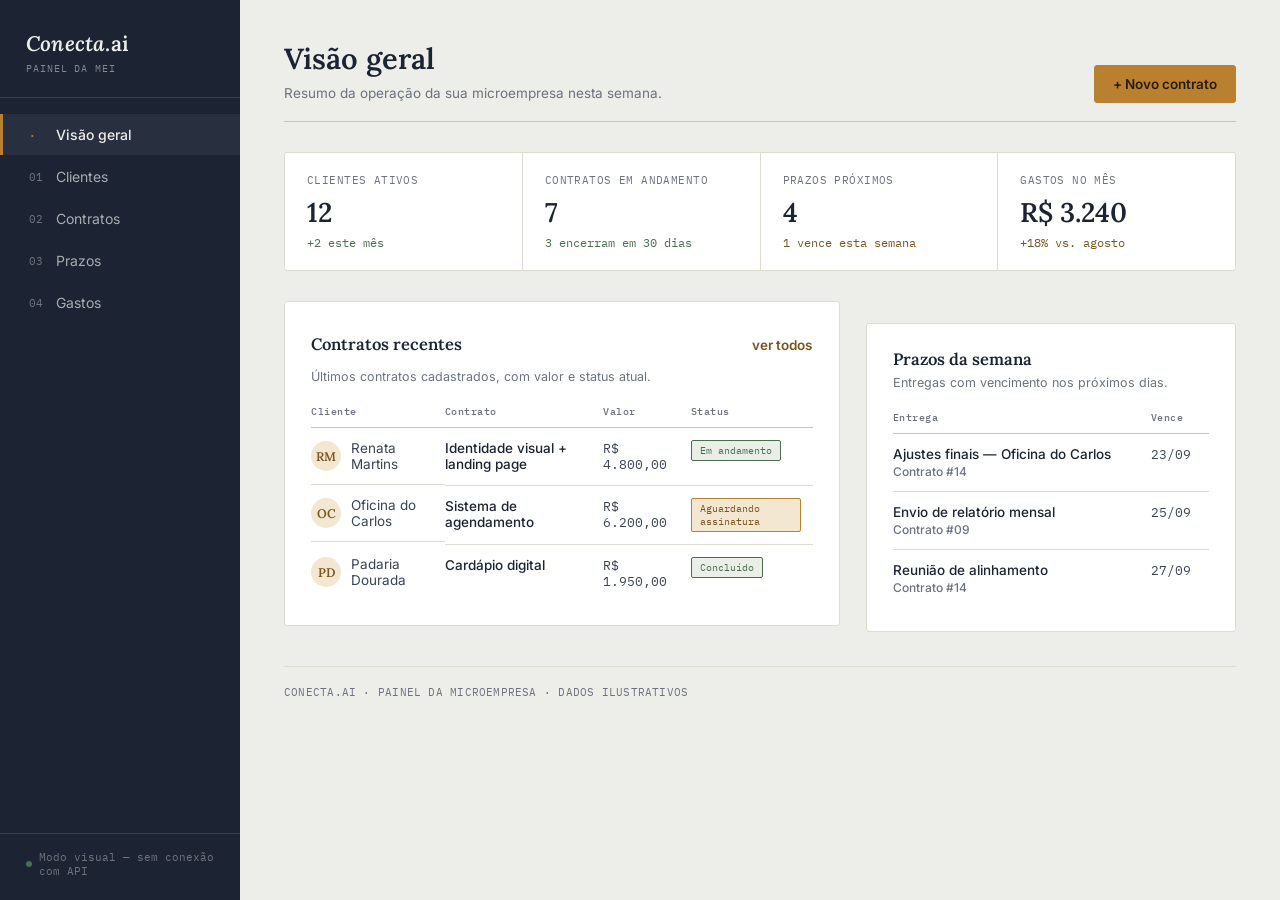
==== front/index.html @ 9e46d987 "Feat: Front inicial do projeto, protótipo visual em HTML" ====
<!DOCTYPE html>
<html lang="pt-BR">
<head>
<meta charset="UTF-8">
<meta name="viewport" content="width=device-width, initial-scale=1, viewport-fit=cover">
<title>Conecta.ai — Painel MEI</title>
<link rel="preconnect" href="https://fonts.googleapis.com">
<link rel="preconnect" href="https://fonts.gstatic.com" crossorigin>
<link href="https://fonts.googleapis.com/css2?family=Lora:ital,wght@0,500;0,600;1,500;1,600&family=Inter:wght@400;500;600;700&family=IBM+Plex+Mono:wght@400;500&display=swap" rel="stylesheet">
<style>
  :root {
    --ink: #1C2333;
    --ink-soft: #3A4356;
    --slate: #6B7280;
    --paper: #EDEEE9;
    --panel: #FFFFFF;
    --line: #DEDCD1;
    --line-strong: #C7C4B6;
    --amber: #B9812F;
    --amber-ink: #7A551D;
    --amber-wash: #F3E7D2;
    --red: #A23B2E;
    --red-bg: #F6E9E7;
    --green: #4C6E4F;
    --green-bg: #E9EFE7;
    --font-display: 'Lora', Georgia, serif;
    --font-body: 'Inter', -apple-system, BlinkMacSystemFont, sans-serif;
    --font-mono: 'IBM Plex Mono', 'Courier New', monospace;
    --radius: 3px;
    box-sizing: border-box;
    padding-top: env(safe-area-inset-top, 0px);
    padding-bottom: env(safe-area-inset-bottom, 0px);
  }
  :root:not([data-theme="light"]) {
    @media (prefers-color-scheme: dark) {
      --ink: #ECE9E0; --ink-soft: #C7C3B6; --slate: #98937F;
      --paper: #14161B; --panel: #1C2027; --line: #2E323C; --line-strong: #454B58;
      --amber: #D9A354; --amber-ink: #E8BE7C; --amber-wash: rgba(217,163,84,0.12);
      --red: #E28A7A; --red-bg: #3A2420; --green: #8FB593; --green-bg: #1D2620;
    }
  }
  :root[data-theme="dark"] {
    --ink: #ECE9E0; --ink-soft: #C7C3B6; --slate: #98937F;
    --paper: #14161B; --panel: #1C2027; --line: #2E323C; --line-strong: #454B58;
    --amber: #D9A354; --amber-ink: #E8BE7C; --amber-wash: rgba(217,163,84,0.12);
    --red: #E28A7A; --red-bg: #3A2420; --green: #8FB593; --green-bg: #1D2620;
  }
  html { scroll-padding-top: env(safe-area-inset-top, 0px); height: 100%; }
  * { box-sizing: border-box; }
  body {
    margin: 0; height: 100%;
    background: var(--paper); color: var(--ink);
    font-family: var(--font-body);
    -webkit-font-smoothing: antialiased;
  }

  .app { display: flex; min-height: 100vh; }

  /* ---------- Sidebar ---------- */
  .sidebar {
    width: 240px; flex-shrink: 0;
    background: var(--ink); color: var(--paper);
    display: flex; flex-direction: column;
    padding: 30px 0 22px;
    position: sticky; top: 0; height: 100vh;
  }
  .brand {
    display: flex; align-items: center; justify-content: space-between;
    padding: 0 26px 22px; margin-bottom: 10px;
    border-bottom: 1px solid rgba(255,255,255,0.13);
  }
  .brand-name {
    font-family: var(--font-display); font-style: italic;
    font-size: 21px; font-weight: 600; letter-spacing: 0.2px;
  }
  .brand-sub {
    display: block; font-family: var(--font-mono); font-style: normal;
    font-size: 10px; letter-spacing: 0.09em; color: rgba(237,238,233,0.5);
    margin-top: 5px;
  }

  nav.tabs { padding-top: 6px; flex: 1; display: flex; flex-direction: column; gap: 1px; }
  .tab {
    display: flex; align-items: center; gap: 11px; width: 100%;
    background: none; border: none; color: rgba(237,238,233,0.68);
    font-family: var(--font-body); font-size: 14px; text-align: left;
    padding: 12px 26px; cursor: pointer; position: relative;
    border-left: 3px solid transparent;
  }
  .tab .glyph {
    font-family: var(--font-mono); font-size: 11px;
    color: rgba(237,238,233,0.4); width: 16px;
  }
  .tab:hover { color: var(--paper); background: rgba(255,255,255,0.045); }
  .tab.active {
    color: var(--paper); border-left-color: var(--amber);
    background: rgba(255,255,255,0.055); font-weight: 500;
  }
  .tab.active .glyph { color: var(--amber); }

  .sidebar-foot {
    padding: 16px 26px 0; margin-top: 8px;
    border-top: 1px solid rgba(255,255,255,0.13);
    font-family: var(--font-mono); font-size: 10.5px;
    color: rgba(237,238,233,0.4); display: flex; align-items: center; gap: 7px;
  }
  .conn-dot { width: 6px; height: 6px; border-radius: 50%; background: var(--green); flex-shrink: 0; }

  /* ---------- Main ---------- */
  main { flex: 1; min-width: 0; padding: 40px 44px 70px; }
  .section-head {
    display: flex; align-items: flex-end; justify-content: space-between;
    gap: 24px; margin-bottom: 30px; padding-bottom: 18px;
    border-bottom: 1px solid var(--line-strong);
  }
  .section-head h1 { font-family: var(--font-display); font-weight: 600; font-size: 29px; margin: 0; }
  .section-head p { margin: 6px 0 0; color: var(--slate); font-size: 13.5px; max-width: 48ch; line-height: 1.5; }

  .btn {
    font-family: var(--font-body); font-size: 13.5px; font-weight: 600;
    padding: 10px 18px; border-radius: var(--radius);
    border: 1px solid var(--amber); background: var(--amber); color: #2A1B04;
    cursor: default; white-space: nowrap;
  }
  .btn.secondary { background: transparent; color: var(--ink-soft); border-color: var(--line-strong); }
  .btn.ghost { background: transparent; border-color: transparent; color: var(--amber-ink); padding-left: 0; padding-right: 0; }

  /* ---------- Overview stat row ---------- */
  .stat-row { display: grid; grid-template-columns: repeat(4, 1fr); gap: 1px; background: var(--line); border: 1px solid var(--line); margin-bottom: 30px; border-radius: var(--radius); overflow: hidden; }
  .stat {
    background: var(--panel); padding: 20px 22px;
  }
  .stat .label { font-family: var(--font-mono); font-size: 10.5px; letter-spacing: 0.04em; color: var(--slate); }
  .stat .value { font-family: var(--font-display); font-size: 27px; font-weight: 600; margin-top: 8px; }
  .stat .delta { font-family: var(--font-mono); font-size: 11.5px; margin-top: 6px; color: var(--green); }
  .stat .delta.warn { color: var(--amber-ink); }
  @media (max-width: 900px) { .stat-row { grid-template-columns: repeat(2, 1fr); } }

  .layout-grid { display: grid; grid-template-columns: 1.5fr 1fr; gap: 26px; align-items: start; }
  @media (max-width: 960px) { .layout-grid { grid-template-columns: 1fr; } }

  .panel { background: var(--panel); border: 1px solid var(--line); border-radius: var(--radius); padding: 24px 26px; }
  .panel + .panel { margin-top: 22px; }
  .panel-head { display: flex; align-items: baseline; justify-content: space-between; gap: 12px; margin-bottom: 4px; }
  .panel h2 { font-family: var(--font-display); font-size: 16.5px; font-weight: 600; margin: 0; }
  .panel .hint { color: var(--slate); font-size: 12.5px; margin: 4px 0 18px; line-height: 1.5; }

  table { width: 100%; border-collapse: collapse; font-size: 13.5px; }
  thead th {
    text-align: left; font-family: var(--font-mono); font-size: 10px; letter-spacing: 0.05em;
    color: var(--slate); font-weight: 500; padding: 0 12px 9px 0; border-bottom: 1px solid var(--line-strong);
  }
  tbody td { padding: 12px 12px 12px 0; border-bottom: 1px solid var(--line); vertical-align: top; color: var(--ink-soft); }
  tbody tr:last-child td { border-bottom: none; }
  td.mono, .mono { font-family: var(--font-mono); font-size: 12.5px; }
  td.strong { color: var(--ink); font-weight: 500; }
  .sub { color: var(--slate); font-size: 12px; display: block; margin-top: 2px; }

  .badge {
    display: inline-block; font-family: var(--font-mono); font-size: 10px;
    padding: 3px 8px; border-radius: 2px; border: 1px solid var(--line-strong); color: var(--slate);
  }
  .badge.pendente { color: var(--amber-ink); border-color: var(--amber); background: var(--amber-wash); }
  .badge.atrasado { color: var(--red); border-color: var(--red); background: var(--red-bg); }
  .badge.concluido, .badge.pago, .badge.ativo { color: var(--green); border-color: var(--green); background: var(--green-bg); }

  form .field { margin-bottom: 15px; }
  form label { display: block; font-size: 12px; font-weight: 600; color: var(--ink-soft); margin-bottom: 6px; }
  form label .opt { font-weight: 400; color: var(--slate); }
  input, select, textarea {
    width: 100%; font-family: var(--font-body); font-size: 13.5px;
    padding: 10px 11px; border: 1px solid var(--line-strong); border-radius: var(--radius);
    background: var(--paper); color: var(--ink);
  }
  :root[data-theme="dark"] input, :root[data-theme="dark"] select, :root[data-theme="dark"] textarea { background: #10131A; }
  textarea { resize: vertical; min-height: 64px; }
  .row2 { display: grid; grid-template-columns: 1fr 1fr; gap: 12px; }

  .avatar {
    width: 30px; height: 30px; border-radius: 50%;
    background: var(--amber-wash); color: var(--amber-ink);
    display: inline-flex; align-items: center; justify-content: center;
    font-family: var(--font-display); font-weight: 600; font-size: 12.5px;
    margin-right: 10px; flex-shrink: 0;
  }
  .name-cell { display: flex; align-items: center; }

  .footer-note {
    margin-top: 34px; padding-top: 18px; border-top: 1px solid var(--line);
    font-family: var(--font-mono); font-size: 11px; color: var(--slate); letter-spacing: 0.02em;
  }

  .menu-btn { display: none; }
  @media (max-width: 780px) {
    .app { flex-direction: column; }
    .sidebar { position: sticky; top: 0; height: auto; width: 100%; flex-direction: row; align-items: center; padding: 14px 18px; z-index: 20; }
    .brand { border: none; padding: 0; margin: 0; width: 100%; }
    .brand-sub { display: none; }
    nav.tabs { display: none; }
    nav.tabs.open { display: flex; position: absolute; top: 58px; left: 0; right: 0; background: var(--ink); padding: 8px 0 14px; box-shadow: 0 10px 22px rgba(0,0,0,0.25); }
    .sidebar-foot { display: none; }
    .menu-btn { display: block; background: none; border: 1px solid rgba(255,255,255,0.3); color: var(--paper); border-radius: 3px; padding: 6px 11px; font-family: var(--font-mono); font-size: 12px; }
    main { padding: 24px 18px 56px; }
    .row2 { grid-template-columns: 1fr; }
    .stat-row { grid-template-columns: 1fr 1fr; }
  }
</style>
</head>
<body>
<div class="app">
  <aside class="sidebar">
    <div class="brand">
      <div><span class="brand-name">Conecta<span style="font-style:normal;">.ai</span></span><span class="brand-sub">PAINEL DA MEI</span></div>
      <button class="menu-btn" id="menuBtn" aria-label="Abrir menu">☰</button>
    </div>
    <nav class="tabs" id="tabsNav">
      <button class="tab active" data-section="visao"><span class="glyph">·</span> Visão geral</button>
      <button class="tab" data-section="clientes"><span class="glyph">01</span> Clientes</button>
      <button class="tab" data-section="contratos"><span class="glyph">02</span> Contratos</button>
      <button class="tab" data-section="prazos"><span class="glyph">03</span> Prazos</button>
      <button class="tab" data-section="gastos"><span class="glyph">04</span> Gastos</button>
    </nav>
    <div class="sidebar-foot"><span class="conn-dot"></span> Modo visual — sem conexão com API</div>
  </aside>

  <main id="main"></main>
</div>

<script>
(function () {
  "use strict";
  const $main = document.getElementById('main');

  function initials(name) {
    return name.split(' ').filter(Boolean).slice(0, 2).map(w => w[0]).join('').toUpperCase();
  }

  function renderVisao() {
    $main.innerHTML = `
      <div class="section-head">
        <div>
          <h1>Visão geral</h1>
          <p>Resumo da operação da sua microempresa nesta semana.</p>
        </div>
        <button class="btn">+ Novo contrato</button>
      </div>

      <div class="stat-row">
        <div class="stat"><div class="label">CLIENTES ATIVOS</div><div class="value">12</div><div class="delta">+2 este mês</div></div>
        <div class="stat"><div class="label">CONTRATOS EM ANDAMENTO</div><div class="value">7</div><div class="delta">3 encerram em 30 dias</div></div>
        <div class="stat"><div class="label">PRAZOS PRÓXIMOS</div><div class="value">4</div><div class="delta warn">1 vence esta semana</div></div>
        <div class="stat"><div class="label">GASTOS NO MÊS</div><div class="value">R$ 3.240</div><div class="delta warn">+18% vs. agosto</div></div>
      </div>

      <div class="layout-grid">
        <div class="panel">
          <div class="panel-head"><h2>Contratos recentes</h2><button class="btn ghost">ver todos</button></div>
          <p class="hint">Últimos contratos cadastrados, com valor e status atual.</p>
          <table>
            <thead><tr><th>Cliente</th><th>Contrato</th><th>Valor</th><th>Status</th></tr></thead>
            <tbody>
              <tr>
                <td class="name-cell"><span class="avatar">RM</span>Renata Martins</td>
                <td class="strong">Identidade visual + landing page</td>
                <td class="mono">R$ 4.800,00</td>
                <td><span class="badge ativo">Em andamento</span></td>
              </tr>
              <tr>
                <td class="name-cell"><span class="avatar">OC</span>Oficina do Carlos</td>
                <td class="strong">Sistema de agendamento</td>
                <td class="mono">R$ 6.200,00</td>
                <td><span class="badge pendente">Aguardando assinatura</span></td>
              </tr>
              <tr>
                <td class="name-cell"><span class="avatar">PD</span>Padaria Dourada</td>
                <td class="strong">Cardápio digital</td>
                <td class="mono">R$ 1.950,00</td>
                <td><span class="badge concluido">Concluído</span></td>
              </tr>
            </tbody>
          </table>
        </div>

        <div class="panel">
          <h2>Prazos da semana</h2>
          <p class="hint">Entregas com vencimento nos próximos dias.</p>
          <table>
            <thead><tr><th>Entrega</th><th>Vence</th></tr></thead>
            <tbody>
              <tr><td class="strong">Ajustes finais — Oficina do Carlos<span class="sub">Contrato #14</span></td><td class="mono">23/09</td></tr>
              <tr><td class="strong">Envio de relatório mensal<span class="sub">Contrato #09</span></td><td class="mono">25/09</td></tr>
              <tr><td class="strong">Reunião de alinhamento<span class="sub">Contrato #14</span></td><td class="mono">27/09</td></tr>
            </tbody>
          </table>
        </div>
      </div>
      <div class="footer-note">CONECTA.AI · PAINEL DA MICROEMPRESA · DADOS ILUSTRATIVOS</div>
    `;
  }

  function renderClientes() {
    const clientes = [
      { nome: 'Renata Martins', email: 'renata.martins@gmail.com', tel: '(11) 98211-4432', doc: '389.201.440-21', desde: '02/03/2026' },
      { nome: 'Oficina do Carlos', email: 'contato@oficinadocarlos.com.br', tel: '(11) 97765-2210', doc: '41.882.019/0001-05', desde: '18/04/2026' },
      { nome: 'Padaria Dourada', email: 'financeiro@padariadourada.com.br', tel: '(11) 99034-7781', doc: '29.104.552/0001-88', desde: '30/05/2026' },
      { nome: 'Instituto Vidaverde', email: 'projetos@vidaverde.org', tel: '(11) 96612-0093', doc: '18.220.774/0001-30', desde: '11/07/2026' },
    ];
    $main.innerHTML = `
      <div class="section-head">
        <div><h1>Clientes</h1><p>Contratantes cadastrados na sua base. O e-mail e o CNPJ/CPF identificam cada cliente de forma única.</p></div>
        <button class="btn">+ Novo cliente</button>
      </div>
      <div class="layout-grid">
        <div class="panel">
          <h2>Base de clientes</h2>
          <p class="hint">4 clientes cadastrados.</p>
          <table>
            <thead><tr><th>Nome</th><th>Contato</th><th>Documento</th><th>Desde</th></tr></thead>
            <tbody>
              ${clientes.map(c => `
                <tr>
                  <td class="name-cell"><span class="avatar">${initials(c.nome)}</span>${c.nome}</td>
                  <td>${c.email}<span class="sub mono">${c.tel}</span></td>
                  <td class="mono">${c.doc}</td>
                  <td class="mono">${c.desde}</td>
                </tr>
              `).join('')}
            </tbody>
          </table>
        </div>
        <div class="panel">
          <h2>Cadastrar cliente</h2>
          <p class="hint">Os dados de acesso são enviados ao cliente por e-mail após o cadastro.</p>
          <form>
            <div class="field"><label>Nome</label><input placeholder="Nome completo ou razão social"></div>
            <div class="field"><label>E-mail</label><input type="email" placeholder="cliente@email.com"></div>
            <div class="field"><label>Senha provisória</label><input type="password" placeholder="••••••••"></div>
            <div class="row2">
              <div class="field"><label>Telefone <span class="opt">(opcional)</span></label><input placeholder="(11) 90000-0000"></div>
              <div class="field"><label>CNPJ/CPF <span class="opt">(opcional)</span></label><input placeholder="000.000.000-00"></div>
            </div>
            <button class="btn" type="button">Salvar cliente</button>
          </form>
        </div>
      </div>
      <div class="footer-note">CONECTA.AI · PAINEL DA MICROEMPRESA · DADOS ILUSTRATIVOS</div>
    `;
  }

  function renderContratos() {
    $main.innerHTML = `
      <div class="section-head">
        <div><h1>Contratos</h1><p>Consulte os contratos de um cliente ou registre um novo, com valor, prazos e link da minuta.</p></div>
      </div>
      <div class="panel">
        <div class="row2" style="align-items:flex-end;">
          <div class="field"><label>Ver contratos do cliente</label>
            <select><option>Oficina do Carlos</option><option>Renata Martins</option><option>Padaria Dourada</option></select>
          </div>
          <button class="btn secondary" type="button">Buscar</button>
        </div>
        <table style="margin-top:6px;">
          <thead><tr><th>Título</th><th>Valor</th><th>Status</th><th>Início</th><th>Término</th><th>Minuta</th></tr></thead>
          <tbody>
            <tr>
              <td class="strong">Sistema de agendamento<span class="sub">Módulo de clientes + notificações por WhatsApp</span></td>
              <td class="mono">R$ 6.200,00</td>
              <td><span class="badge ativo">Em andamento</span></td>
              <td class="mono">18/08/2026</td>
              <td class="mono">30/11/2026</td>
              <td><span style="color:var(--amber-ink)">abrir</span></td>
            </tr>
            <tr>
              <td class="strong">Manutenção mensal<span class="sub">Suporte e pequenos ajustes</span></td>
              <td class="mono">R$ 450,00</td>
              <td><span class="badge pendente">Aguardando assinatura</span></td>
              <td class="mono">01/10/2026</td>
              <td class="mono">—</td>
              <td>—</td>
            </tr>
          </tbody>
        </table>
      </div>
      <div class="panel">
        <h2>Novo contrato</h2>
        <form>
          <div class="field"><label>Cliente</label><select><option>Oficina do Carlos</option><option>Renata Martins</option></select></div>
          <div class="field"><label>Título</label><input placeholder="Ex.: Sistema de agendamento"></div>
          <div class="field"><label>Descrição <span class="opt">(opcional)</span></label><textarea placeholder="Escopo do serviço"></textarea></div>
          <div class="row2">
            <div class="field"><label>Valor total (R$)</label><input placeholder="0,00"></div>
            <div class="field"><label>Link da minuta <span class="opt">(opcional)</span></label><input placeholder="https://…"></div>
          </div>
          <div class="row2">
            <div class="field"><label>Data de início <span class="opt">(opcional)</span></label><input placeholder="dd/mm/aaaa"></div>
            <div class="field"><label>Data de término <span class="opt">(opcional)</span></label><input placeholder="dd/mm/aaaa"></div>
          </div>
          <button class="btn" type="button">Salvar contrato</button>
        </form>
      </div>
      <div class="footer-note">CONECTA.AI · PAINEL DA MICROEMPRESA · DADOS ILUSTRATIVOS</div>
    `;
  }

  function renderPrazos() {
    $main.innerHTML = `
      <div class="section-head">
        <div><h1>Prazos</h1><p>Acompanhe as entregas combinadas com cada cliente.</p></div>
      </div>
      <div class="layout-grid">
        <div class="panel">
          <h2>Prazos em aberto</h2>
          <table>
            <thead><tr><th>Descrição</th><th>Contrato</th><th>Vence</th><th>Status</th></tr></thead>
            <tbody>
              <tr><td class="strong">Ajustes finais de layout</td><td class="mono">#14</td><td class="mono">23/09</td><td><span class="badge atrasado">Atrasado</span></td></tr>
              <tr><td class="strong">Envio do relatório mensal</td><td class="mono">#09</td><td class="mono">25/09</td><td><span class="badge pendente">Pendente</span></td></tr>
              <tr><td class="strong">Entrega da 1ª versão</td><td class="mono">#21</td><td class="mono">02/10</td><td><span class="badge pendente">Pendente</span></td></tr>
              <tr><td class="strong">Publicação do site</td><td class="mono">#07</td><td class="mono">14/09</td><td><span class="badge concluido">Concluído</span></td></tr>
            </tbody>
          </table>
        </div>
        <div class="panel">
          <h2>Novo prazo</h2>
          <form>
            <div class="field"><label>ID do contrato</label><input placeholder="Ex.: 14"></div>
            <div class="field"><label>Descrição</label><input placeholder="Ex.: Entrega da 1ª versão"></div>
            <div class="field"><label>Data limite</label><input placeholder="dd/mm/aaaa"></div>
            <div class="field"><label>Status</label><select><option>Pendente</option><option>Concluído</option><option>Atrasado</option></select></div>
            <button class="btn" type="button">Salvar prazo</button>
          </form>
        </div>
      </div>
      <div class="footer-note">CONECTA.AI · PAINEL DA MICROEMPRESA · DADOS ILUSTRATIVOS</div>
    `;
  }

  function renderGastos() {
    $main.innerHTML = `
      <div class="section-head">
        <div><h1>Gastos</h1><p>Registre despesas associadas a cada contrato e mantenha o comprovante junto ao lançamento.</p></div>
      </div>
      <div class="layout-grid">
        <div class="panel">
          <h2>Últimos lançamentos</h2>
          <table>
            <thead><tr><th>Descrição</th><th>Contrato</th><th>Valor</th><th>Data</th></tr></thead>
            <tbody>
              <tr><td class="strong">Hospedagem Azure — setembro</td><td class="mono">#14</td><td class="mono">R$ 189,00</td><td class="mono">01/09</td></tr>
              <tr><td class="strong">Licença de fonte comercial</td><td class="mono">#09</td><td class="mono">R$ 340,00</td><td class="mono">08/09</td></tr>
              <tr><td class="strong">Transporte — reunião presencial</td><td class="mono">#21</td><td class="mono">R$ 62,00</td><td class="mono">15/09</td></tr>
            </tbody>
          </table>
        </div>
        <div class="panel">
          <h2>Novo gasto</h2>
          <form>
            <div class="field"><label>ID do contrato</label><input placeholder="Ex.: 14"></div>
            <div class="field"><label>Descrição</label><input placeholder="Ex.: Hospedagem Azure"></div>
            <div class="row2">
              <div class="field"><label>Valor (R$)</label><input placeholder="0,00"></div>
              <div class="field"><label>Data do gasto</label><input placeholder="dd/mm/aaaa"></div>
            </div>
            <div class="field"><label>Link do comprovante <span class="opt">(opcional)</span></label><input placeholder="https://…"></div>
            <button class="btn" type="button">Salvar gasto</button>
          </form>
        </div>
      </div>
      <div class="footer-note">CONECTA.AI · PAINEL DA MICROEMPRESA · DADOS ILUSTRATIVOS</div>
    `;
  }

  const sections = { visao: renderVisao, clientes: renderClientes, contratos: renderContratos, prazos: renderPrazos, gastos: renderGastos };

  function goTo(name) {
    document.querySelectorAll('.tab').forEach(t => t.classList.toggle('active', t.dataset.section === name));
    document.getElementById('tabsNav').classList.remove('open');
    sections[name]();
  }
  document.querySelectorAll('.tab').forEach(t => t.addEventListener('click', () => goTo(t.dataset.section)));
  document.getElementById('menuBtn').addEventListener('click', () => document.getElementById('tabsNav').classList.toggle('open'));

  goTo('visao');
})();
</script>
</body>
</html>
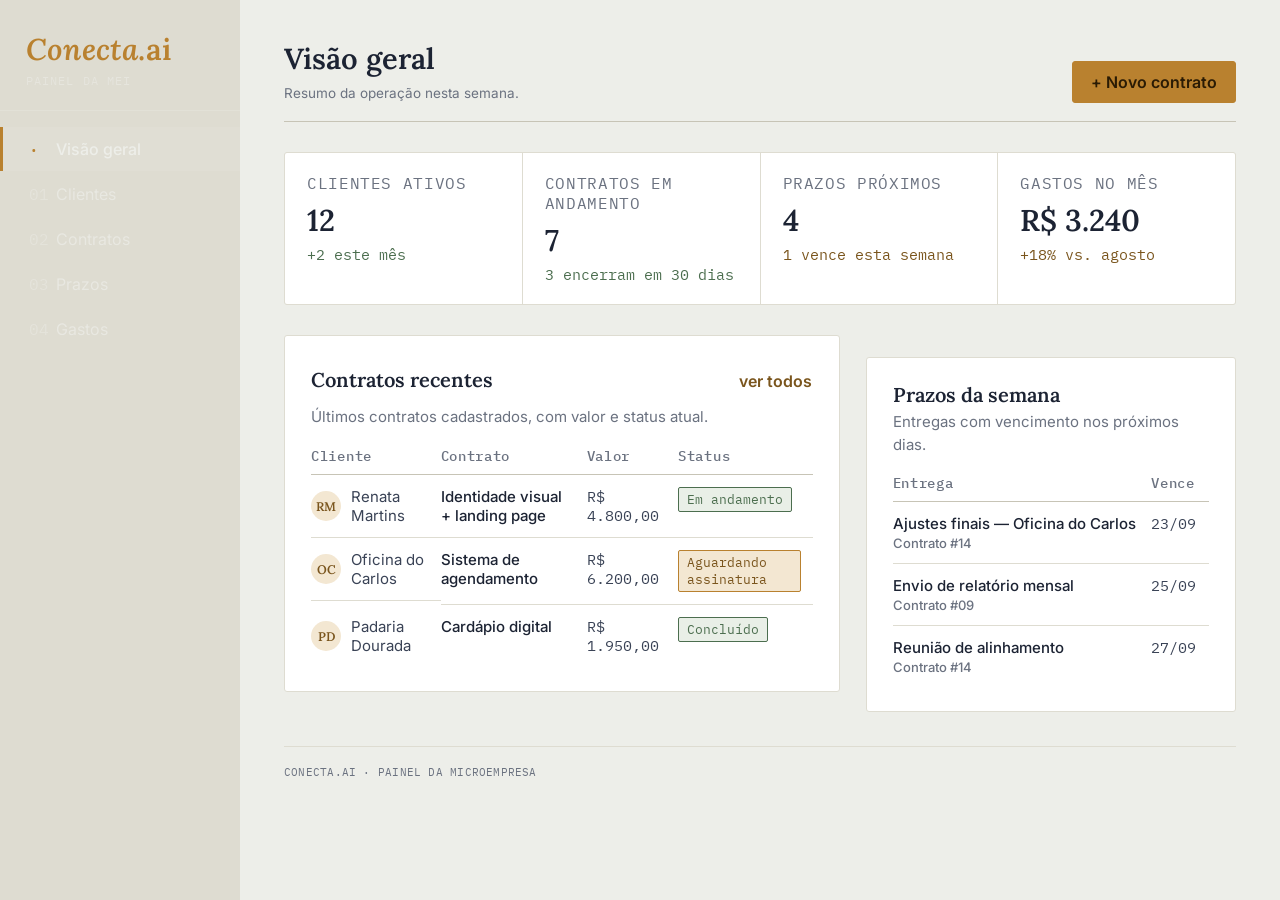
==== commit 63f8b901: "Feat: Adicionando alterações visuais no dashboard" ====
--- a/front/index.html
+++ b/front/index.html
@@ -59,7 +59,7 @@
   /* ---------- Sidebar ---------- */
   .sidebar {
     width: 240px; flex-shrink: 0;
-    background: var(--ink); color: var(--paper);
+    background: var(--line); color: var(--amber);
     display: flex; flex-direction: column;
     padding: 30px 0 22px;
     position: sticky; top: 0; height: 100vh;
@@ -71,11 +71,11 @@
   }
   .brand-name {
     font-family: var(--font-display); font-style: italic;
-    font-size: 21px; font-weight: 600; letter-spacing: 0.2px;
+    font-size: 30px; font-weight: 600; letter-spacing: 0.2px;
   }
   .brand-sub {
     display: block; font-family: var(--font-mono); font-style: normal;
-    font-size: 10px; letter-spacing: 0.09em; color: rgba(237,238,233,0.5);
+    font-size: 12px; letter-spacing: 0.09em; color: rgba(237,238,233,0.5);
     margin-top: 5px;
   }
 
@@ -83,12 +83,12 @@
   .tab {
     display: flex; align-items: center; gap: 11px; width: 100%;
     background: none; border: none; color: rgba(237,238,233,0.68);
-    font-family: var(--font-body); font-size: 14px; text-align: left;
+    font-family: var(--font-body); font-size: 16px; text-align: left;
     padding: 12px 26px; cursor: pointer; position: relative;
     border-left: 3px solid transparent;
   }
   .tab .glyph {
-    font-family: var(--font-mono); font-size: 11px;
+    font-family: var(--font-mono); font-size: 16px;
     color: rgba(237,238,233,0.4); width: 16px;
   }
   .tab:hover { color: var(--paper); background: rgba(255,255,255,0.045); }
@@ -97,14 +97,6 @@
     background: rgba(255,255,255,0.055); font-weight: 500;
   }
   .tab.active .glyph { color: var(--amber); }
-
-  .sidebar-foot {
-    padding: 16px 26px 0; margin-top: 8px;
-    border-top: 1px solid rgba(255,255,255,0.13);
-    font-family: var(--font-mono); font-size: 10.5px;
-    color: rgba(237,238,233,0.4); display: flex; align-items: center; gap: 7px;
-  }
-  .conn-dot { width: 6px; height: 6px; border-radius: 50%; background: var(--green); flex-shrink: 0; }
 
   /* ---------- Main ---------- */
   main { flex: 1; min-width: 0; padding: 40px 44px 70px; }
@@ -117,7 +109,7 @@
   .section-head p { margin: 6px 0 0; color: var(--slate); font-size: 13.5px; max-width: 48ch; line-height: 1.5; }
 
   .btn {
-    font-family: var(--font-body); font-size: 13.5px; font-weight: 600;
+    font-family: var(--font-body); font-size: 16px; font-weight: 600;
     padding: 10px 18px; border-radius: var(--radius);
     border: 1px solid var(--amber); background: var(--amber); color: #2A1B04;
     cursor: default; white-space: nowrap;
@@ -130,9 +122,9 @@
   .stat {
     background: var(--panel); padding: 20px 22px;
   }
-  .stat .label { font-family: var(--font-mono); font-size: 10.5px; letter-spacing: 0.04em; color: var(--slate); }
-  .stat .value { font-family: var(--font-display); font-size: 27px; font-weight: 600; margin-top: 8px; }
-  .stat .delta { font-family: var(--font-mono); font-size: 11.5px; margin-top: 6px; color: var(--green); }
+  .stat .label { font-family: var(--font-mono); font-size: 16px; letter-spacing: 0.04em; color: var(--slate); }
+  .stat .value { font-family: var(--font-display); font-size: 30px; font-weight: 600; margin-top: 8px; }
+  .stat .delta { font-family: var(--font-mono); font-size: 15px; margin-top: 6px; color: var(--green); }
   .stat .delta.warn { color: var(--amber-ink); }
   @media (max-width: 900px) { .stat-row { grid-template-columns: repeat(2, 1fr); } }
 
@@ -142,22 +134,22 @@
   .panel { background: var(--panel); border: 1px solid var(--line); border-radius: var(--radius); padding: 24px 26px; }
   .panel + .panel { margin-top: 22px; }
   .panel-head { display: flex; align-items: baseline; justify-content: space-between; gap: 12px; margin-bottom: 4px; }
-  .panel h2 { font-family: var(--font-display); font-size: 16.5px; font-weight: 600; margin: 0; }
-  .panel .hint { color: var(--slate); font-size: 12.5px; margin: 4px 0 18px; line-height: 1.5; }
-
-  table { width: 100%; border-collapse: collapse; font-size: 13.5px; }
+  .panel h2 { font-family: var(--font-display); font-size: 20px; font-weight: 600; margin: 0; }
+  .panel .hint { color: var(--slate); font-size: 15px; margin: 4px 0 18px; line-height: 1.5; }
+
+  table { width: 100%; border-collapse: collapse; font-size: 15px; }
   thead th {
-    text-align: left; font-family: var(--font-mono); font-size: 10px; letter-spacing: 0.05em;
+    text-align: left; font-family: var(--font-mono); font-size: 14px; letter-spacing: 0.05em;
     color: var(--slate); font-weight: 500; padding: 0 12px 9px 0; border-bottom: 1px solid var(--line-strong);
   }
   tbody td { padding: 12px 12px 12px 0; border-bottom: 1px solid var(--line); vertical-align: top; color: var(--ink-soft); }
   tbody tr:last-child td { border-bottom: none; }
-  td.mono, .mono { font-family: var(--font-mono); font-size: 12.5px; }
+  td.mono, .mono { font-family: var(--font-mono); font-size: 15px; }
   td.strong { color: var(--ink); font-weight: 500; }
-  .sub { color: var(--slate); font-size: 12px; display: block; margin-top: 2px; }
+  .sub { color: var(--slate); font-size: 13px; display: block; margin-top: 2px; }
 
   .badge {
-    display: inline-block; font-family: var(--font-mono); font-size: 10px;
+    display: inline-block; font-family: var(--font-mono); font-size: 13px;
     padding: 3px 8px; border-radius: 2px; border: 1px solid var(--line-strong); color: var(--slate);
   }
   .badge.pendente { color: var(--amber-ink); border-color: var(--amber); background: var(--amber-wash); }
@@ -220,7 +212,6 @@
       <button class="tab" data-section="prazos"><span class="glyph">03</span> Prazos</button>
       <button class="tab" data-section="gastos"><span class="glyph">04</span> Gastos</button>
     </nav>
-    <div class="sidebar-foot"><span class="conn-dot"></span> Modo visual — sem conexão com API</div>
   </aside>
 
   <main id="main"></main>
@@ -240,7 +231,7 @@
       <div class="section-head">
         <div>
           <h1>Visão geral</h1>
-          <p>Resumo da operação da sua microempresa nesta semana.</p>
+          <p>Resumo da operação nesta semana.</p>
         </div>
         <button class="btn">+ Novo contrato</button>
       </div>
@@ -294,7 +285,7 @@
           </table>
         </div>
       </div>
-      <div class="footer-note">CONECTA.AI · PAINEL DA MICROEMPRESA · DADOS ILUSTRATIVOS</div>
+      <div class="footer-note">CONECTA.AI · PAINEL DA MICROEMPRESA</div>
     `;
   }
 
@@ -398,7 +389,7 @@
           <button class="btn" type="button">Salvar contrato</button>
         </form>
       </div>
-      <div class="footer-note">CONECTA.AI · PAINEL DA MICROEMPRESA · DADOS ILUSTRATIVOS</div>
+      <div class="footer-note">CONECTA.AI · PAINEL DA MICROEMPRESA</div>
     `;
   }
 
@@ -413,7 +404,7 @@
           <table>
             <thead><tr><th>Descrição</th><th>Contrato</th><th>Vence</th><th>Status</th></tr></thead>
             <tbody>
-              <tr><td class="strong">Ajustes finais de layout</td><td class="mono">#14</td><td class="mono">23/09</td><td><span class="badge atrasado">Atrasado</span></td></tr>
+              <tr><td class="strong">TESTE</td><td class="mono">#14</td><td class="mono">23/09</td><td><span class="badge atrasado">Atrasado</span></td></tr>
               <tr><td class="strong">Envio do relatório mensal</td><td class="mono">#09</td><td class="mono">25/09</td><td><span class="badge pendente">Pendente</span></td></tr>
               <tr><td class="strong">Entrega da 1ª versão</td><td class="mono">#21</td><td class="mono">02/10</td><td><span class="badge pendente">Pendente</span></td></tr>
               <tr><td class="strong">Publicação do site</td><td class="mono">#07</td><td class="mono">14/09</td><td><span class="badge concluido">Concluído</span></td></tr>
@@ -431,7 +422,7 @@
           </form>
         </div>
       </div>
-      <div class="footer-note">CONECTA.AI · PAINEL DA MICROEMPRESA · DADOS ILUSTRATIVOS</div>
+      <div class="footer-note">CONECTA.AI · PAINEL DA MICROEMPRESA</div>
     `;
   }
 
@@ -466,7 +457,7 @@
           </form>
         </div>
       </div>
-      <div class="footer-note">CONECTA.AI · PAINEL DA MICROEMPRESA · DADOS ILUSTRATIVOS</div>
+      <div class="footer-note">CONECTA.AI · PAINEL DA MICROEMPRESA</div>
     `;
   }
 
